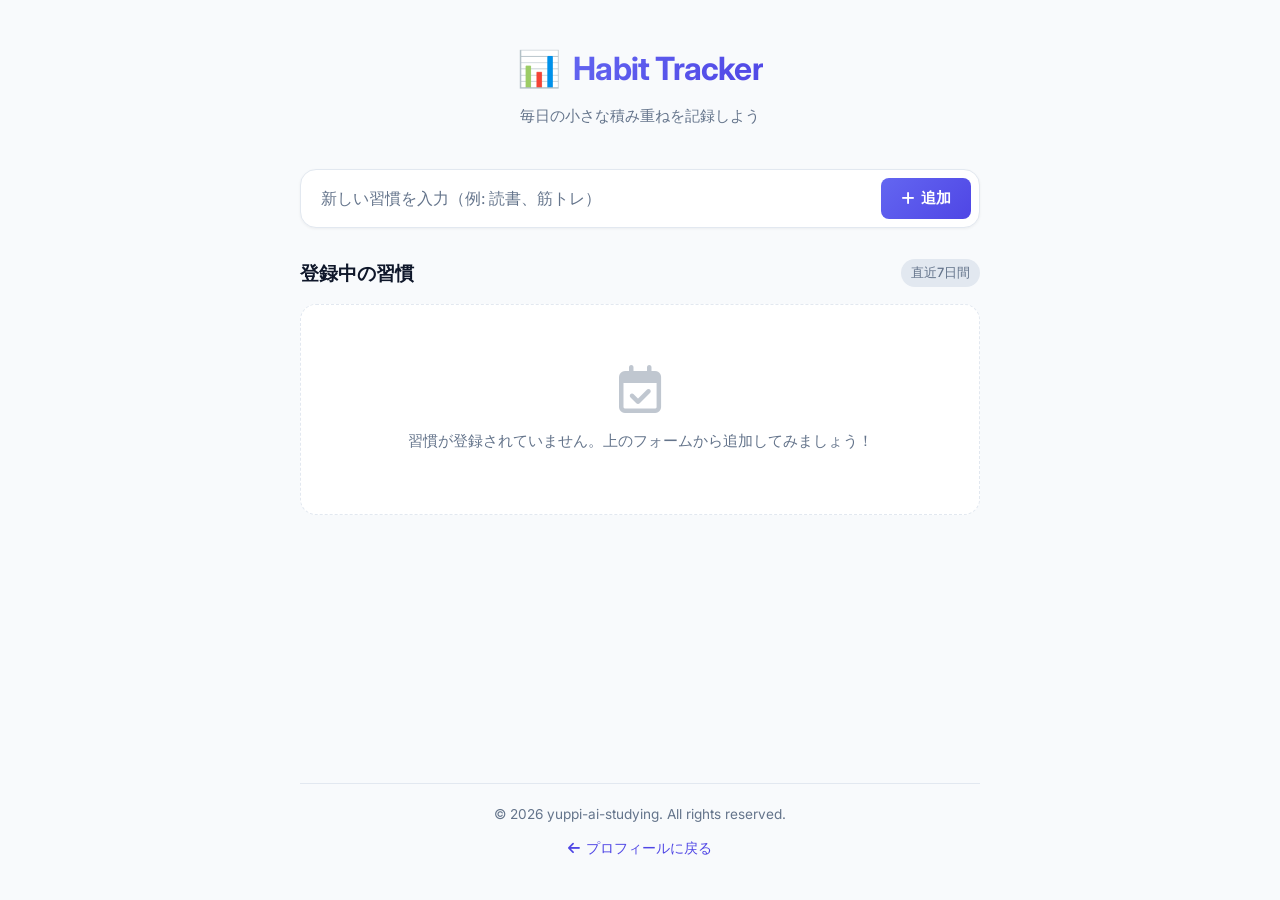
==== habit-tracker/index.html @ 53ec3d41 "Add habit tracker application" ====
<!DOCTYPE html>
<html lang="ja">
<head>
    <meta charset="UTF-8">
    <meta name="viewport" content="width=device-width, initial-scale=1.0">
    <title>📊 習慣トラッカー | Habit Tracker</title>
    <!-- Google Fonts: Inter -->
    <link rel="preconnect" href="https://fonts.googleapis.com">
    <link rel="preconnect" href="https://fonts.gstatic.com" crossorigin>
    <link href="https://fonts.googleapis.com/css2?family=Inter:wght@300;400;500;600;700&display=swap" rel="stylesheet">
    <!-- FontAwesome for icons -->
    <link rel="stylesheet" href="https://cdnjs.cloudflare.com/ajax/libs/font-awesome/6.4.0/css/all.min.css">
    <link rel="stylesheet" href="style.css">
    <script src="app.js" defer></script>
</head>
<body>
    <div class="app-container">
        <!-- ヘッダー -->
        <header>
            <div class="logo">
                <span class="logo-emoji">📊</span>
                <h1>Habit Tracker</h1>
            </div>
            <p class="subtitle">毎日の小さな積み重ねを記録しよう</p>
        </header>

        <!-- 新規追加フォーム -->
        <section class="add-habit-section">
            <form id="habit-form" class="habit-form">
                <div class="input-group">
                    <input type="text" id="habit-input" placeholder="新しい習慣を入力（例: 読書、筋トレ）" required maxlength="25">
                    <button type="submit" class="btn-add">
                        <i class="fa-solid fa-plus"></i> 追加
                    </button>
                </div>
            </form>
        </section>

        <!-- 統計サマリー (全体の達成状況) -->
        <section class="summary-section" id="summary-section" style="display: none;">
            <div class="card summary-card">
                <div class="summary-info">
                    <h3>全体の進捗</h3>
                    <p class="summary-desc">登録している習慣の今日の達成状況です</p>
                    <div class="progress-container-global">
                        <div class="progress-bar-global" id="global-progress-bar" style="width: 0%"></div>
                    </div>
                </div>
                <div class="summary-stat">
                    <span id="global-progress-percentage" class="stat-number">0%</span>
                    <span class="stat-label">今日の達成率</span>
                </div>
            </div>
        </section>

        <!-- 習慣リスト -->
        <main class="habit-list-container">
            <div class="list-header">
                <h2>登録中の習慣</h2>
                <span class="date-range-label" id="date-range-label">直近7日間</span>
            </div>
            
            <div id="habit-list" class="habit-list">
                <!-- JavaScriptで動的にカードが追加されます -->
                <div class="empty-state" id="empty-state">
                    <i class="fa-regular fa-calendar-check empty-icon"></i>
                    <p>習慣が登録されていません。上のフォームから追加してみましょう！</p>
                </div>
            </div>
        </main>

        <!-- フッター -->
        <footer>
            <p>&copy; 2026 yuppi-ai-studying. All rights reserved.</p>
            <a href="../index.html" class="back-link"><i class="fa-solid fa-arrow-left"></i> プロフィールに戻る</a>
        </footer>
    </div>
</body>
</html>
---- habit-tracker/style.css ----
/* ==========================================
   📊 Habit Tracker Custom Stylesheet
   ========================================== */

:root {
    --primary: #4F46E5;        /* インディゴブルー */
    --primary-light: #EEF2F6;
    --primary-gradient: linear-gradient(135deg, #6366F1 0%, #4F46E5 100%);
    --success: #10B981;        /* エメラルドグリーン */
    --success-gradient: linear-gradient(135deg, #34D399 0%, #059669 100%);
    --danger: #EF4444;         /* ローズレッド */
    --bg-app: #F8FAFC;         /* 明るくクリーンなグレーベージュ */
    --card-bg: #FFFFFF;
    --text-main: #0F172A;      /* 深いスレート色 */
    --text-muted: #64748B;
    --border-color: #E2E8F0;
    --radius-sm: 8px;
    --radius-md: 16px;
    --radius-lg: 24px;
    --shadow-sm: 0 1px 3px rgba(0, 0, 0, 0.05);
    --shadow-md: 0 4px 6px -1px rgba(0, 0, 0, 0.05), 0 2px 4px -1px rgba(0, 0, 0, 0.03);
    --shadow-lg: 0 10px 15px -3px rgba(0, 0, 0, 0.05), 0 4px 6px -2px rgba(0, 0, 0, 0.03);
    --shadow-premium: 0 20px 25px -5px rgba(99, 102, 241, 0.05), 0 10px 10px -5px rgba(99, 102, 241, 0.02);
    --transition: all 0.25s cubic-bezier(0.4, 0, 0.2, 1);
}

/* 基本設定 */
* {
    margin: 0;
    padding: 0;
    box-sizing: border-box;
}

body {
    font-family: 'Inter', -apple-system, BlinkMacSystemFont, "Segoe UI", Roboto, "Helvetica Neue", Arial, sans-serif;
    background-color: var(--bg-app);
    color: var(--text-main);
    line-height: 1.6;
    -webkit-font-smoothing: antialiased;
    -moz-osx-font-smoothing: grayscale;
}

.app-container {
    max-width: 720px;
    margin: 0 auto;
    padding: 40px 20px;
    min-height: 100vh;
    display: flex;
    flex-direction: column;
}

/* ヘッダー */
header {
    text-align: center;
    margin-bottom: 40px;
}

.logo {
    display: inline-flex;
    align-items: center;
    justify-content: center;
    gap: 12px;
    margin-bottom: 8px;
}

.logo-emoji {
    font-size: 2.2rem;
    animation: float 3s ease-in-out infinite;
}

h1 {
    font-size: 2rem;
    font-weight: 700;
    letter-spacing: -0.025em;
    background: var(--primary-gradient);
    -webkit-background-clip: text;
    -webkit-text-fill-color: transparent;
}

.subtitle {
    color: var(--text-muted);
    font-size: 0.95rem;
    font-weight: 400;
}

/* 新規追加フォーム */
.add-habit-section {
    margin-bottom: 30px;
}

.habit-form {
    width: 100%;
}

.input-group {
    display: flex;
    gap: 12px;
    background: var(--card-bg);
    padding: 8px;
    border-radius: var(--radius-md);
    box-shadow: var(--shadow-sm);
    border: 1px solid var(--border-color);
    transition: var(--transition);
}

.input-group:focus-within {
    border-color: #6366F1;
    box-shadow: 0 0 0 4px rgba(99, 102, 241, 0.1), var(--shadow-md);
}

.input-group input {
    flex: 1;
    border: none;
    outline: none;
    font-size: 1rem;
    padding: 8px 12px;
    color: var(--text-main);
    background: transparent;
    font-family: inherit;
}

.input-group input::placeholder {
    color: var(--text-muted);
}

.btn-add {
    background: var(--primary-gradient);
    color: white;
    border: none;
    padding: 10px 20px;
    border-radius: var(--radius-sm);
    font-weight: 600;
    font-size: 0.95rem;
    cursor: pointer;
    display: flex;
    align-items: center;
    gap: 6px;
    transition: var(--transition);
}

.btn-add:hover {
    transform: translateY(-1px);
    box-shadow: 0 4px 12px rgba(79, 70, 229, 0.25);
    filter: brightness(1.05);
}

.btn-add:active {
    transform: translateY(0);
}

/* 統計サマリー */
.summary-section {
    margin-bottom: 35px;
    animation: fadeIn 0.4s ease-out;
}

.card {
    background: var(--card-bg);
    border-radius: var(--radius-md);
    padding: 24px;
    box-shadow: var(--shadow-md);
    border: 1px solid var(--border-color);
}

.summary-card {
    display: flex;
    align-items: center;
    justify-content: space-between;
    gap: 24px;
}

.summary-info {
    flex: 1;
}

.summary-info h3 {
    font-size: 1.1rem;
    font-weight: 600;
    margin-bottom: 4px;
}

.summary-desc {
    font-size: 0.85rem;
    color: var(--text-muted);
    margin-bottom: 12px;
}

.progress-container-global {
    width: 100%;
    height: 10px;
    background-color: var(--primary-light);
    border-radius: 999px;
    overflow: hidden;
}

.progress-bar-global {
    height: 100%;
    background: var(--success-gradient);
    border-radius: 999px;
    transition: width 0.5s cubic-bezier(0.4, 0, 0.2, 1);
}

.summary-stat {
    display: flex;
    flex-direction: column;
    align-items: center;
    justify-content: center;
    background: var(--primary-light);
    padding: 16px;
    border-radius: var(--radius-md);
    min-width: 100px;
}

.stat-number {
    font-size: 1.8rem;
    font-weight: 700;
    color: var(--primary);
    line-height: 1.2;
}

.stat-label {
    font-size: 0.75rem;
    color: var(--text-muted);
    font-weight: 500;
    margin-top: 4px;
}

/* 習慣リスト */
.habit-list-container {
    flex: 1;
}

.list-header {
    display: flex;
    align-items: center;
    justify-content: space-between;
    margin-bottom: 16px;
}

.list-header h2 {
    font-size: 1.2rem;
    font-weight: 600;
    color: var(--text-main);
}

.date-range-label {
    font-size: 0.8rem;
    color: var(--text-muted);
    font-weight: 500;
    background: var(--border-color);
    padding: 4px 10px;
    border-radius: 999px;
}

.habit-list {
    display: flex;
    flex-direction: column;
    gap: 16px;
}

/* 各習慣カード */
.habit-card {
    background: var(--card-bg);
    border-radius: var(--radius-md);
    border: 1px solid var(--border-color);
    box-shadow: var(--shadow-sm);
    padding: 20px;
    transition: var(--transition);
    animation: slideUp 0.3s ease-out;
}

.habit-card:hover {
    transform: translateY(-2px);
    box-shadow: var(--shadow-premium);
}

.habit-header {
    display: flex;
    align-items: center;
    justify-content: space-between;
    margin-bottom: 16px;
}

.habit-title {
    font-size: 1.1rem;
    font-weight: 600;
    color: var(--text-main);
}

.btn-delete {
    background: transparent;
    border: none;
    color: var(--text-muted);
    cursor: pointer;
    font-size: 0.95rem;
    width: 28px;
    height: 28px;
    border-radius: 50%;
    display: inline-flex;
    align-items: center;
    justify-content: center;
    transition: var(--transition);
}

.btn-delete:hover {
    background-color: #FEE2E2;
    color: var(--danger);
}

/* 日付グリッド (過去7日間) */
.history-grid {
    display: grid;
    grid-template-columns: repeat(7, 1fr);
    gap: 8px;
    margin-bottom: 16px;
}

.day-column {
    display: flex;
    flex-direction: column;
    align-items: center;
    gap: 6px;
}

.day-label {
    font-size: 0.75rem;
    color: var(--text-muted);
    font-weight: 500;
}

.date-label {
    font-size: 0.7rem;
    color: var(--text-muted);
    margin-top: -4px;
    opacity: 0.8;
}

/* チェックマークボタン */
.btn-check {
    width: 42px;
    height: 42px;
    border-radius: 50%;
    border: 2px solid var(--border-color);
    background-color: transparent;
    cursor: pointer;
    display: flex;
    align-items: center;
    justify-content: center;
    color: transparent;
    font-size: 0.9rem;
    transition: var(--transition);
}

.btn-check:hover {
    border-color: var(--primary);
    background-color: var(--primary-light);
}

/* チェック完了状態 */
.btn-check.completed {
    background: var(--success-gradient);
    border-color: transparent;
    color: white;
    box-shadow: 0 4px 10px rgba(16, 185, 129, 0.3);
    animation: pop 0.3s cubic-bezier(0.175, 0.885, 0.32, 1.275) forwards;
}

/* 習慣内の統計情報 */
.habit-stats {
    display: flex;
    align-items: center;
    justify-content: space-between;
    padding-top: 14px;
    border-top: 1px dashed var(--border-color);
    font-size: 0.85rem;
}

.streak-info {
    display: flex;
    align-items: center;
    gap: 6px;
    font-weight: 600;
    color: #F59E0B; /* オレンジ・ゴールド */
}

.streak-count {
    font-size: 1rem;
}

.weekly-rate {
    color: var(--text-muted);
}

.rate-value {
    color: var(--primary);
    font-weight: 600;
}

/* 空の状態 */
.empty-state {
    text-align: center;
    padding: 60px 20px;
    background: var(--card-bg);
    border-radius: var(--radius-md);
    border: 1px dashed var(--border-color);
    color: var(--text-muted);
}

.empty-icon {
    font-size: 3rem;
    color: var(--text-muted);
    opacity: 0.4;
    margin-bottom: 16px;
}

.empty-state p {
    font-size: 0.95rem;
}

/* フッター */
footer {
    text-align: center;
    margin-top: 40px;
    padding-top: 20px;
    border-top: 1px solid var(--border-color);
    color: var(--text-muted);
    font-size: 0.85rem;
}

footer p {
    margin-bottom: 12px;
}

.back-link {
    color: var(--primary);
    text-decoration: none;
    font-weight: 500;
    display: inline-flex;
    align-items: center;
    gap: 6px;
    transition: var(--transition);
}

.back-link:hover {
    color: #3730A3;
    transform: translateX(-2px);
}

/* ==========================================
   🔑 Animations
   ========================================== */

@keyframes float {
    0% { transform: translateY(0px); }
    50% { transform: translateY(-6px); }
    100% { transform: translateY(0px); }
}

@keyframes fadeIn {
    from { opacity: 0; transform: translateY(10px); }
    to { opacity: 1; transform: translateY(0); }
}

@keyframes slideUp {
    from { opacity: 0; transform: translateY(20px); }
    to { opacity: 1; transform: translateY(0); }
}

@keyframes pop {
    0% { transform: scale(0.8); }
    50% { transform: scale(1.15); }
    100% { transform: scale(1); }
}

/* スマホ表示の最適化 */
@media (max-width: 480px) {
    .app-container {
        padding: 20px 10px;
    }

    h1 {
        font-size: 1.7rem;
    }

    .btn-check {
        width: 36px;
        height: 36px;
        font-size: 0.8rem;
    }

    .summary-card {
        flex-direction: column;
        text-align: center;
    }

    .summary-stat {
        width: 100%;
    }
}
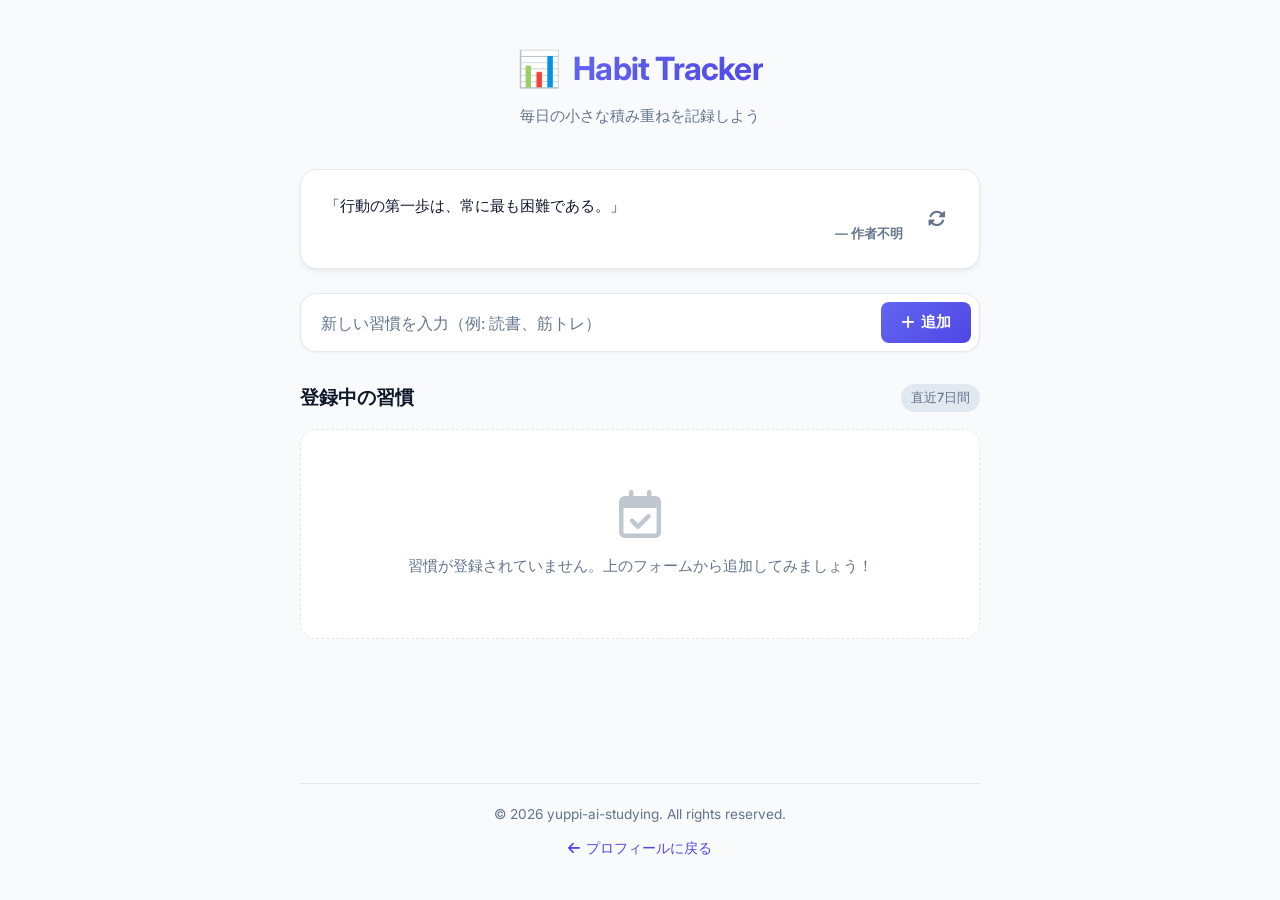
==== commit 8490fde2: "Implement Japanese quote API integration in habit tracker" ====
--- a/habit-tracker/index.html
+++ b/habit-tracker/index.html
@@ -23,6 +23,19 @@
             </div>
             <p class="subtitle">毎日の小さな積み重ねを記録しよう</p>
         </header>
+
+        <!-- 今日の一言 (名言API) -->
+        <section class="quote-section">
+            <div class="card quote-card">
+                <div class="quote-content">
+                    <p id="quote-text" class="quote-text">「何かあることを試み、そして失敗する人間のほうが、何もしないで成功する人間よりどれだけよいか分からない。」</p>
+                    <p id="quote-author" class="quote-author">— ロイド・ジョーンズ</p>
+                </div>
+                <button id="btn-refresh-quote" class="btn-refresh" title="新しい名言を取得">
+                    <i class="fa-solid fa-rotate"></i>
+                </button>
+            </div>
+        </section>
 
         <!-- 新規追加フォーム -->
         <section class="add-habit-section">
--- a/habit-tracker/style.css
+++ b/habit-tracker/style.css
@@ -83,6 +83,73 @@
     font-weight: 400;
 }
 
+/* 今日の一言 */
+.quote-section {
+    margin-bottom: 24px;
+}
+
+.quote-card {
+    background: linear-gradient(135deg, #EEF2F6 0%, #E2E8F0 100%);
+    border: 1px solid var(--border-color);
+    display: flex;
+    align-items: center;
+    justify-content: space-between;
+    gap: 16px;
+    padding: 18px 24px;
+}
+
+.quote-content {
+    flex: 1;
+    transition: opacity 0.25s ease, transform 0.25s ease;
+}
+
+.quote-text {
+    font-size: 0.95rem;
+    font-weight: 500;
+    color: var(--text-main);
+    line-height: 1.6;
+    margin-bottom: 6px;
+}
+
+.quote-author {
+    font-size: 0.8rem;
+    color: var(--text-muted);
+    font-weight: 600;
+    text-align: right;
+}
+
+.btn-refresh {
+    background: transparent;
+    border: none;
+    color: var(--text-muted);
+    font-size: 1.1rem;
+    cursor: pointer;
+    width: 36px;
+    height: 36px;
+    border-radius: 50%;
+    display: inline-flex;
+    align-items: center;
+    justify-content: center;
+    transition: var(--transition);
+    flex-shrink: 0;
+}
+
+.btn-refresh:hover {
+    background-color: rgba(0, 0, 0, 0.05);
+    color: var(--primary);
+    transform: rotate(180deg);
+}
+
+.btn-refresh:active {
+    transform: scale(0.9) rotate(180deg);
+}
+
+/* フェード効果 (JSで切り替え時に使用) */
+.quote-content.fade-hidden {
+    opacity: 0;
+    transform: translateY(-5px);
+}
+
 /* 新規追加フォーム */
 .add-habit-section {
     margin-bottom: 30px;
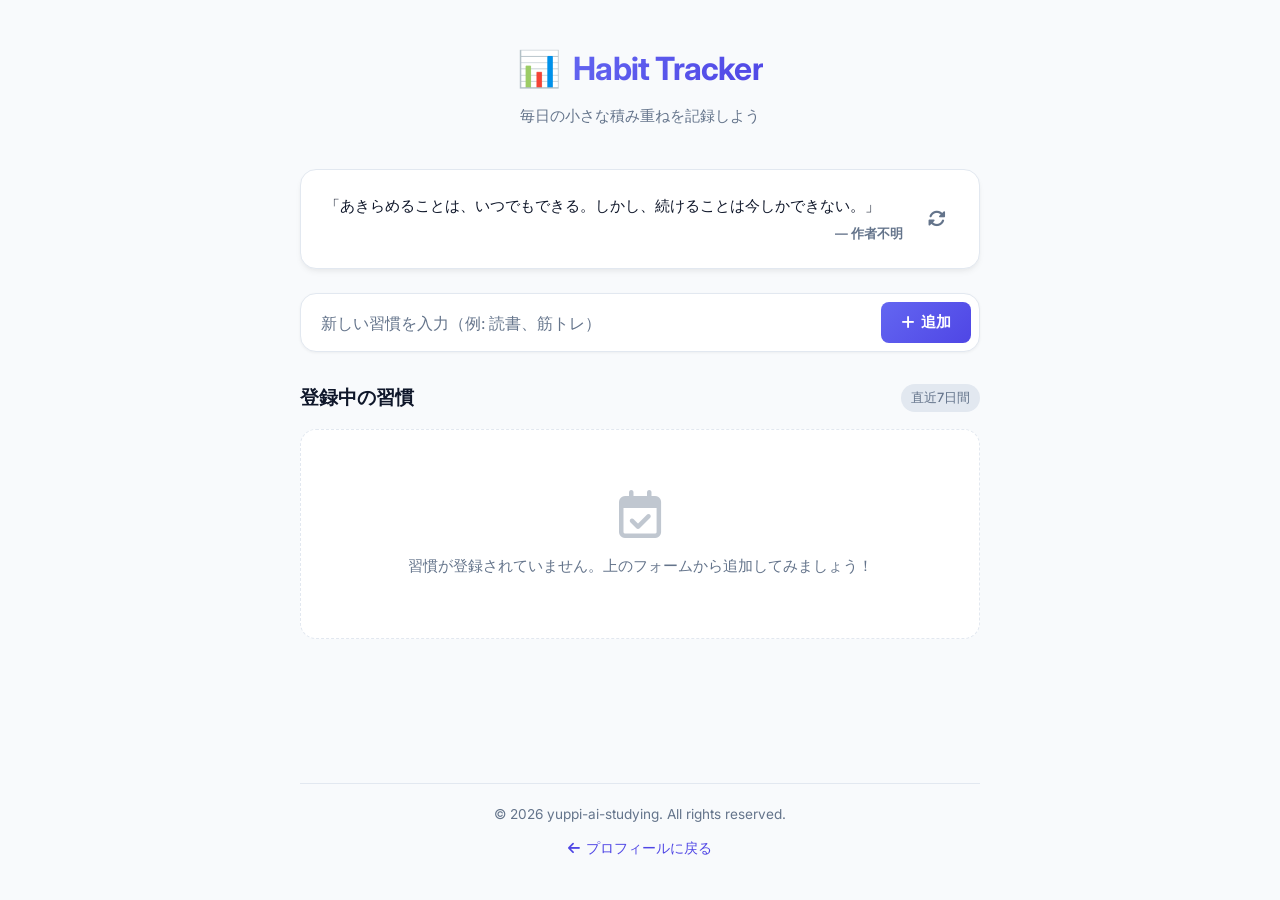
==== commit 2424ccee: "Integrate Google Sheets sync with Habit Tracker and secure Webhook URL" ====
--- a/habit-tracker/index.html
+++ b/habit-tracker/index.html
@@ -11,6 +11,13 @@
     <!-- FontAwesome for icons -->
     <link rel="stylesheet" href="https://cdnjs.cloudflare.com/ajax/libs/font-awesome/6.4.0/css/all.min.css">
     <link rel="stylesheet" href="style.css">
+    <!-- 設定ファイル (Git除外されているため、ロード失敗時の対策をしておく) -->
+    <script src="config.js"></script>
+    <script>
+        if (typeof APP_CONFIG === 'undefined') {
+            var APP_CONFIG = { GOOGLE_SHEETS_WEBHOOK_URL: "" };
+        }
+    </script>
     <script src="app.js" defer></script>
 </head>
 <body>
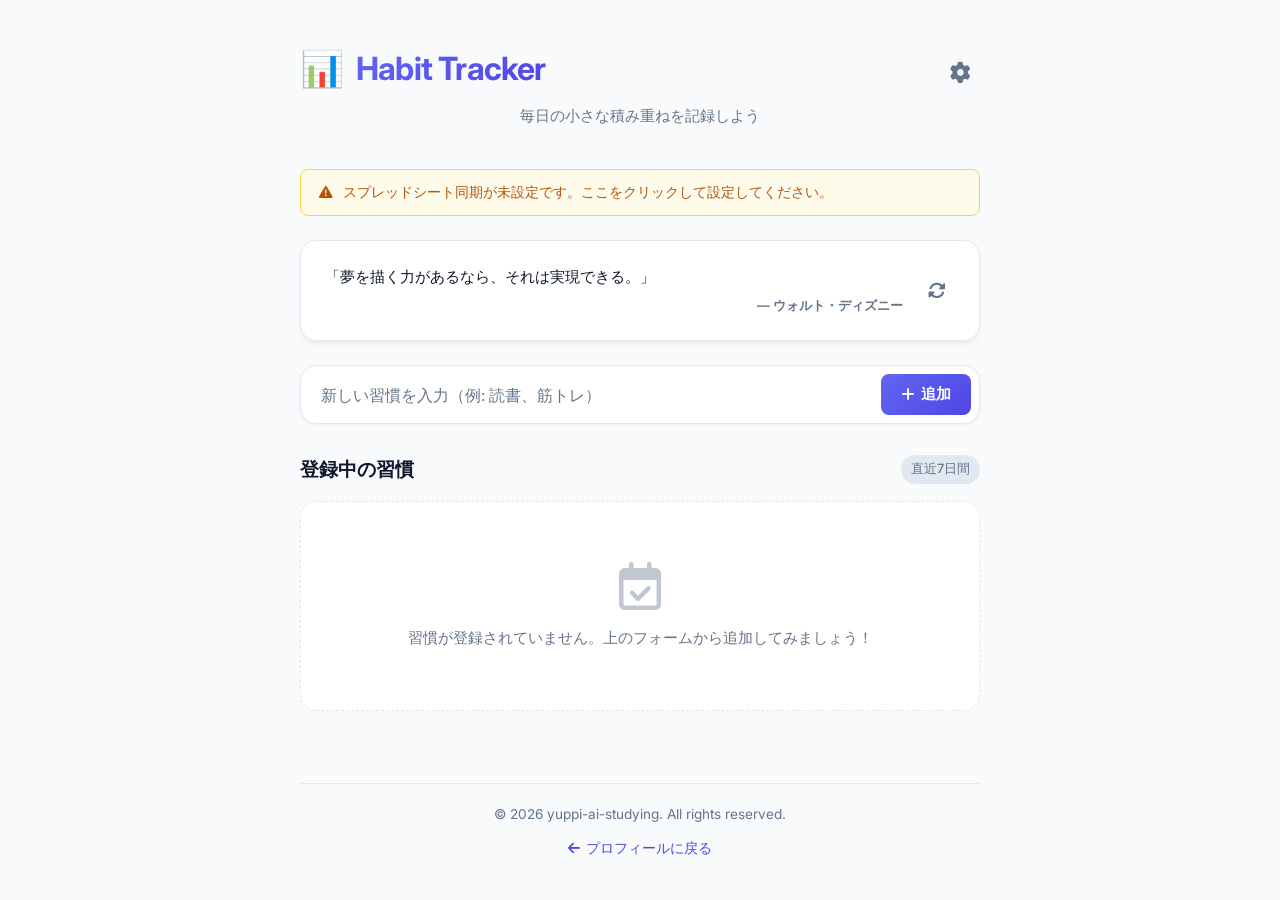
==== commit e74fd526: "Fix Google Sheets sync bug by adding Settings panel UI and LocalStorage URL persistence" ====
--- a/habit-tracker/index.html
+++ b/habit-tracker/index.html
@@ -23,13 +23,45 @@
 <body>
     <div class="app-container">
         <!-- ヘッダー -->
-        <header>
-            <div class="logo">
-                <span class="logo-emoji">📊</span>
-                <h1>Habit Tracker</h1>
+        <header class="app-header">
+            <div class="header-main">
+                <div class="logo">
+                    <span class="logo-emoji">📊</span>
+                    <h1>Habit Tracker</h1>
+                </div>
+                <button id="btn-settings-toggle" class="btn-settings-toggle" title="スプレッドシート同期設定">
+                    <i class="fa-solid fa-gear"></i>
+                </button>
             </div>
             <p class="subtitle">毎日の小さな積み重ねを記録しよう</p>
         </header>
+
+        <!-- 設定パネル (初期は非表示) -->
+        <section id="settings-panel" class="settings-panel" style="display: none;">
+            <div class="card settings-card">
+                <h3><i class="fa-solid fa-cloud-arrow-up"></i> Googleスプレッドシート同期設定</h3>
+                <p class="settings-desc">
+                    GASでデプロイした「ウェブアプリのURL（Webhook URL）」を入力すると、
+                    習慣の記録（チェック状態・新規追加・削除）がスプレッドシートへ自動的に同期されます。
+                </p>
+                <form id="settings-form">
+                    <div class="settings-input-group">
+                        <input type="url" id="webhook-url-input" placeholder="https://script.google.com/macros/s/XXXXX/exec" required>
+                        <div class="settings-action-btns">
+                            <button type="submit" class="btn-save-settings">保存</button>
+                            <button type="button" id="btn-clear-settings" class="btn-clear-settings" style="display: none;">連携解除</button>
+                        </div>
+                    </div>
+                </form>
+                <div id="settings-status-msg" class="settings-status-msg"></div>
+            </div>
+        </section>
+
+        <!-- 同期未設定の警告バナー (動的に表示制御) -->
+        <div id="sync-warning-banner" class="sync-warning-banner" style="display: none;">
+            <i class="fa-solid fa-triangle-exclamation"></i>
+            <span>スプレッドシート同期が未設定です。ここをクリックして設定してください。</span>
+        </div>
 
         <!-- 今日の一言 (名言API) -->
         <section class="quote-section">
--- a/habit-tracker/style.css
+++ b/habit-tracker/style.css
@@ -83,6 +83,163 @@
     font-weight: 400;
 }
 
+/* ヘッダー追加スタイル */
+.header-main {
+    display: flex;
+    align-items: center;
+    justify-content: space-between;
+    width: 100%;
+}
+
+.btn-settings-toggle {
+    background: transparent;
+    border: none;
+    color: var(--text-muted);
+    font-size: 1.3rem;
+    cursor: pointer;
+    width: 40px;
+    height: 40px;
+    border-radius: 50%;
+    display: inline-flex;
+    align-items: center;
+    justify-content: center;
+    transition: var(--transition);
+}
+
+.btn-settings-toggle:hover {
+    background-color: var(--primary-light);
+    color: var(--primary);
+    transform: rotate(45deg);
+}
+
+/* 設定パネル */
+.settings-panel {
+    margin-bottom: 24px;
+    animation: fadeIn 0.3s ease-out;
+}
+
+.settings-card {
+    border-left: 4px solid var(--primary);
+    background-color: var(--card-bg);
+}
+
+.settings-card h3 {
+    font-size: 1.05rem;
+    font-weight: 600;
+    margin-bottom: 8px;
+    color: var(--text-main);
+    display: flex;
+    align-items: center;
+    gap: 8px;
+}
+
+.settings-desc {
+    font-size: 0.82rem;
+    color: var(--text-muted);
+    line-height: 1.5;
+    margin-bottom: 14px;
+}
+
+.settings-input-group {
+    display: flex;
+    flex-direction: column;
+    gap: 12px;
+}
+
+.settings-input-group input {
+    width: 100%;
+    padding: 10px 14px;
+    border-radius: var(--radius-sm);
+    border: 1px solid var(--border-color);
+    outline: none;
+    font-size: 0.9rem;
+    transition: var(--transition);
+}
+
+.settings-input-group input:focus {
+    border-color: var(--primary);
+    box-shadow: 0 0 0 3px rgba(99, 102, 241, 0.1);
+}
+
+.settings-action-btns {
+    display: flex;
+    gap: 10px;
+}
+
+.btn-save-settings {
+    flex: 1;
+    background: var(--primary-gradient);
+    color: white;
+    border: none;
+    padding: 10px 18px;
+    border-radius: var(--radius-sm);
+    font-weight: 600;
+    font-size: 0.9rem;
+    cursor: pointer;
+    transition: var(--transition);
+}
+
+.btn-save-settings:hover {
+    filter: brightness(1.05);
+    box-shadow: 0 4px 10px rgba(79, 70, 229, 0.2);
+}
+
+.btn-clear-settings {
+    background-color: #FEE2E2;
+    color: var(--danger);
+    border: 1px solid #FCA5A5;
+    padding: 10px 18px;
+    border-radius: var(--radius-sm);
+    font-weight: 600;
+    font-size: 0.9rem;
+    cursor: pointer;
+    transition: var(--transition);
+}
+
+.btn-clear-settings:hover {
+    background-color: #FCA5A5;
+    color: white;
+    border-color: transparent;
+}
+
+.settings-status-msg {
+    font-size: 0.8rem;
+    font-weight: 500;
+    margin-top: 8px;
+}
+
+.settings-status-msg.success {
+    color: var(--success);
+}
+
+.settings-status-msg.error {
+    color: var(--danger);
+}
+
+/* 同期未設定の警告バナー */
+.sync-warning-banner {
+    background-color: #FFFBEB; /* 薄いイエロー */
+    border: 1px solid #FCD34D;
+    color: #B45309;
+    border-radius: var(--radius-sm);
+    padding: 12px 18px;
+    font-size: 0.85rem;
+    font-weight: 500;
+    margin-bottom: 24px;
+    display: flex;
+    align-items: center;
+    gap: 10px;
+    cursor: pointer;
+    transition: var(--transition);
+    animation: fadeIn 0.3s ease-out;
+}
+
+.sync-warning-banner:hover {
+    background-color: #FEF3C7;
+    transform: translateY(-1px);
+    box-shadow: var(--shadow-sm);
+}
+
 /* 今日の一言 */
 .quote-section {
     margin-bottom: 24px;
